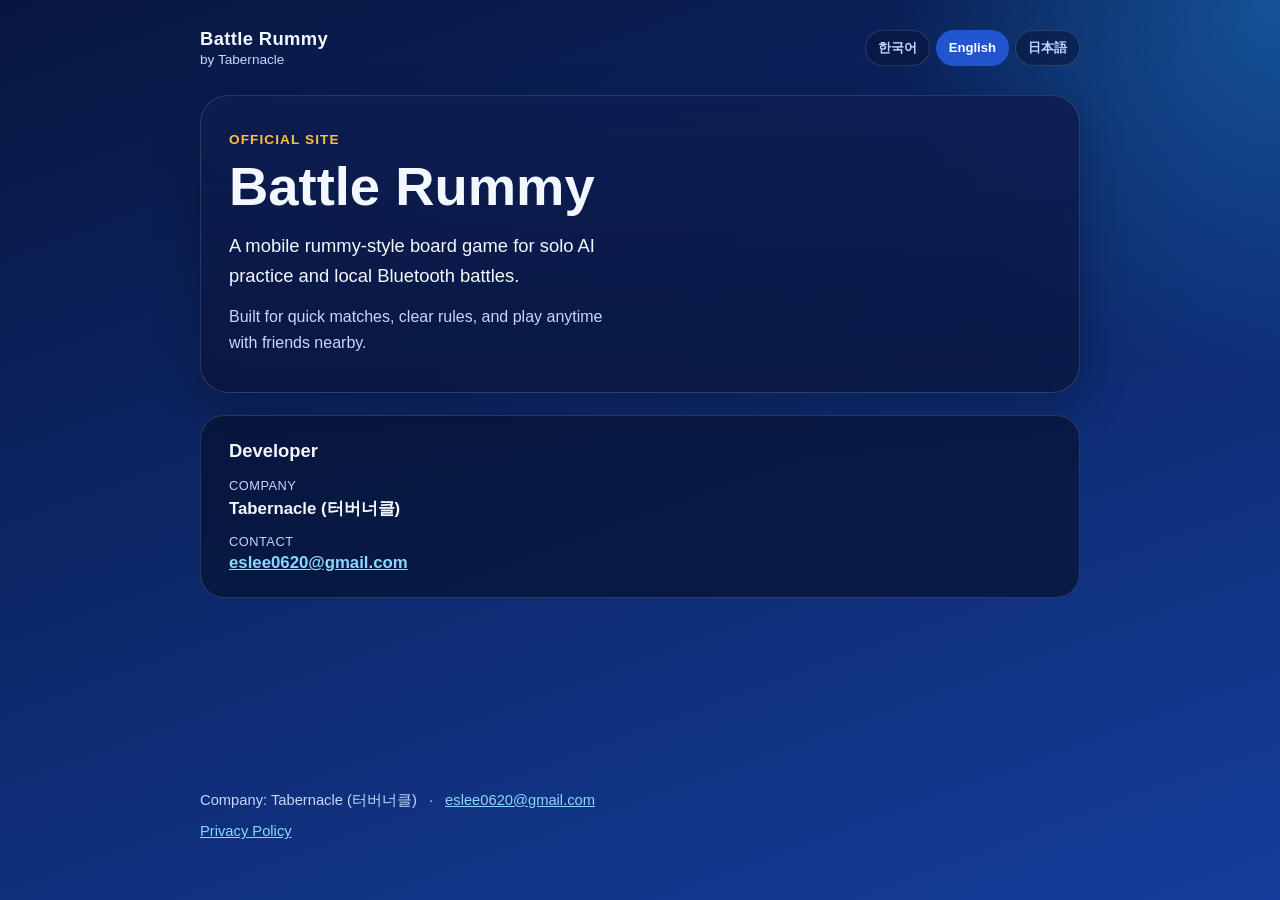
==== index.html @ 7340c792 "Add Tabernacle Battle Rummy official site for Play Console. Static GitHub Pages homepage with KO/EN/" ====
<!doctype html>
<html lang="en">
  <head>
    <meta charset="utf-8" />
    <meta name="viewport" content="width=device-width, initial-scale=1" />
    <title>Battle Rummy — Tabernacle</title>
    <meta
      name="description"
      content="Official website for Battle Rummy by Tabernacle. Contact and company information."
    />
    <link rel="stylesheet" href="./styles.css" />
  </head>
  <body>
    <div class="page">
      <header class="header">
        <div class="brand">
          <span class="brand-name">Battle Rummy</span>
          <span class="brand-by" data-i18n="brandBy">by Tabernacle</span>
        </div>
        <nav class="lang-switch" aria-label="Language">
          <button type="button" class="lang-btn" data-lang="ko" aria-pressed="false">
            한국어
          </button>
          <button type="button" class="lang-btn" data-lang="en" aria-pressed="true">
            English
          </button>
          <button type="button" class="lang-btn" data-lang="ja" aria-pressed="false">
            日本語
          </button>
        </nav>
      </header>

      <main>
        <section class="hero">
          <p class="eyebrow" data-i18n="eyebrow">Official site</p>
          <h1 data-i18n="heroTitle">Battle Rummy</h1>
          <p class="lead" data-i18n="heroLead">
            A mobile rummy-style board game for solo AI practice and local Bluetooth battles.
          </p>
          <p class="sub" data-i18n="heroSub">
            Built for quick matches, clear rules, and play anytime with friends nearby.
          </p>
        </section>

        <section class="about" aria-labelledby="about-heading">
          <h2 id="about-heading" data-i18n="aboutTitle">Developer</h2>
          <dl class="about-list">
            <div>
              <dt data-i18n="companyLabel">Company</dt>
              <dd data-i18n="companyValue">Tabernacle (터버너클)</dd>
            </div>
            <div>
              <dt data-i18n="emailLabel">Contact</dt>
              <dd>
                <a href="mailto:eslee0620@gmail.com">eslee0620@gmail.com</a>
              </dd>
            </div>
          </dl>
        </section>
      </main>

      <footer class="footer">
        <p>
          <span data-i18n="footerCompany">Company: Tabernacle (터버너클)</span>
          <span class="sep" aria-hidden="true">·</span>
          <a href="mailto:eslee0620@gmail.com">eslee0620@gmail.com</a>
        </p>
        <p>
          <a
            href="https://leeeungsuk.github.io/battle-rummy-policy/privacy-policy.html"
            data-i18n="privacyLink"
            >Privacy Policy</a
          >
        </p>
      </footer>
    </div>
    <script src="./i18n.js"></script>
  </body>
</html>
---- styles.css ----
:root {
  --bg-1: #07163f;
  --bg-2: #143d9b;
  --surface: rgba(6, 18, 51, 0.72);
  --line: rgba(255, 255, 255, 0.14);
  --text: #f3f7ff;
  --muted: #c5d6ff;
  --accent: #ffbf38;
  --accent-ink: #12224a;
  --chip: rgba(36, 92, 221, 0.88);
  --font: "Avenir Next", "Segoe UI", "Hiragino Sans", "Noto Sans KR",
    "Apple SD Gothic Neo", sans-serif;
}

* {
  box-sizing: border-box;
}

html,
body {
  margin: 0;
  min-height: 100%;
}

body {
  font-family: var(--font);
  color: var(--text);
  background:
    radial-gradient(circle at top right, rgba(37, 170, 255, 0.35), transparent 24rem),
    linear-gradient(160deg, var(--bg-1), var(--bg-2));
}

a {
  color: #8bd8ff;
}

a:hover {
  color: var(--accent);
}

.page {
  width: min(880px, calc(100% - 32px));
  margin: 0 auto;
  padding: 28px 0 48px;
  min-height: 100vh;
  display: flex;
  flex-direction: column;
}

.header {
  display: flex;
  align-items: center;
  justify-content: space-between;
  gap: 16px;
  margin-bottom: 28px;
}

.brand {
  display: flex;
  flex-direction: column;
  gap: 2px;
}

.brand-name {
  font-size: 1.15rem;
  font-weight: 700;
  letter-spacing: 0.02em;
}

.brand-by {
  font-size: 0.85rem;
  color: var(--muted);
}

.lang-switch {
  display: flex;
  gap: 6px;
  flex-wrap: wrap;
  justify-content: flex-end;
}

.lang-btn {
  appearance: none;
  border: 1px solid var(--line);
  background: rgba(8, 20, 58, 0.55);
  color: var(--muted);
  font: inherit;
  font-size: 0.82rem;
  font-weight: 600;
  padding: 8px 12px;
  border-radius: 999px;
  cursor: pointer;
  transition: background 0.15s ease, color 0.15s ease, border-color 0.15s ease;
}

.lang-btn:hover {
  color: var(--text);
  border-color: rgba(255, 255, 255, 0.28);
}

.lang-btn[aria-pressed="true"] {
  background: var(--chip);
  color: #fff;
  border-color: transparent;
}

.hero {
  padding: 36px 28px;
  border: 1px solid var(--line);
  border-radius: 28px;
  background: linear-gradient(
    180deg,
    rgba(13, 29, 81, 0.86),
    rgba(8, 20, 58, 0.76)
  );
  box-shadow: 0 18px 48px rgba(0, 0, 0, 0.24);
}

.eyebrow {
  margin: 0 0 10px;
  color: var(--accent);
  font-size: 0.85rem;
  font-weight: 700;
  letter-spacing: 0.08em;
  text-transform: uppercase;
}

.hero h1 {
  margin: 0 0 14px;
  font-size: clamp(2.2rem, 5vw, 3.4rem);
  line-height: 1.1;
}

.lead {
  margin: 0 0 12px;
  font-size: 1.15rem;
  line-height: 1.65;
  color: var(--text);
  max-width: 38ch;
}

.sub {
  margin: 0;
  line-height: 1.65;
  color: var(--muted);
  max-width: 42ch;
}

.about {
  margin-top: 22px;
  padding: 24px 28px;
  border-radius: 24px;
  border: 1px solid var(--line);
  background: var(--surface);
}

.about h2 {
  margin: 0 0 16px;
  font-size: 1.15rem;
}

.about-list {
  margin: 0;
  display: grid;
  gap: 14px;
}

.about-list div {
  display: grid;
  gap: 4px;
}

.about-list dt {
  font-size: 0.8rem;
  color: var(--muted);
  letter-spacing: 0.04em;
  text-transform: uppercase;
}

.about-list dd {
  margin: 0;
  font-size: 1.05rem;
  font-weight: 600;
}

.footer {
  margin-top: auto;
  padding-top: 32px;
  color: var(--muted);
  font-size: 0.92rem;
}

.footer p {
  margin: 0 0 8px;
  line-height: 1.6;
}

.footer .sep {
  margin: 0 8px;
}

@media (max-width: 560px) {
  .header {
    align-items: flex-start;
    flex-direction: column;
  }

  .hero,
  .about {
    padding: 24px 20px;
  }

  .footer .sep {
    display: none;
  }

  .footer p:first-child {
    display: flex;
    flex-direction: column;
    gap: 4px;
  }
}
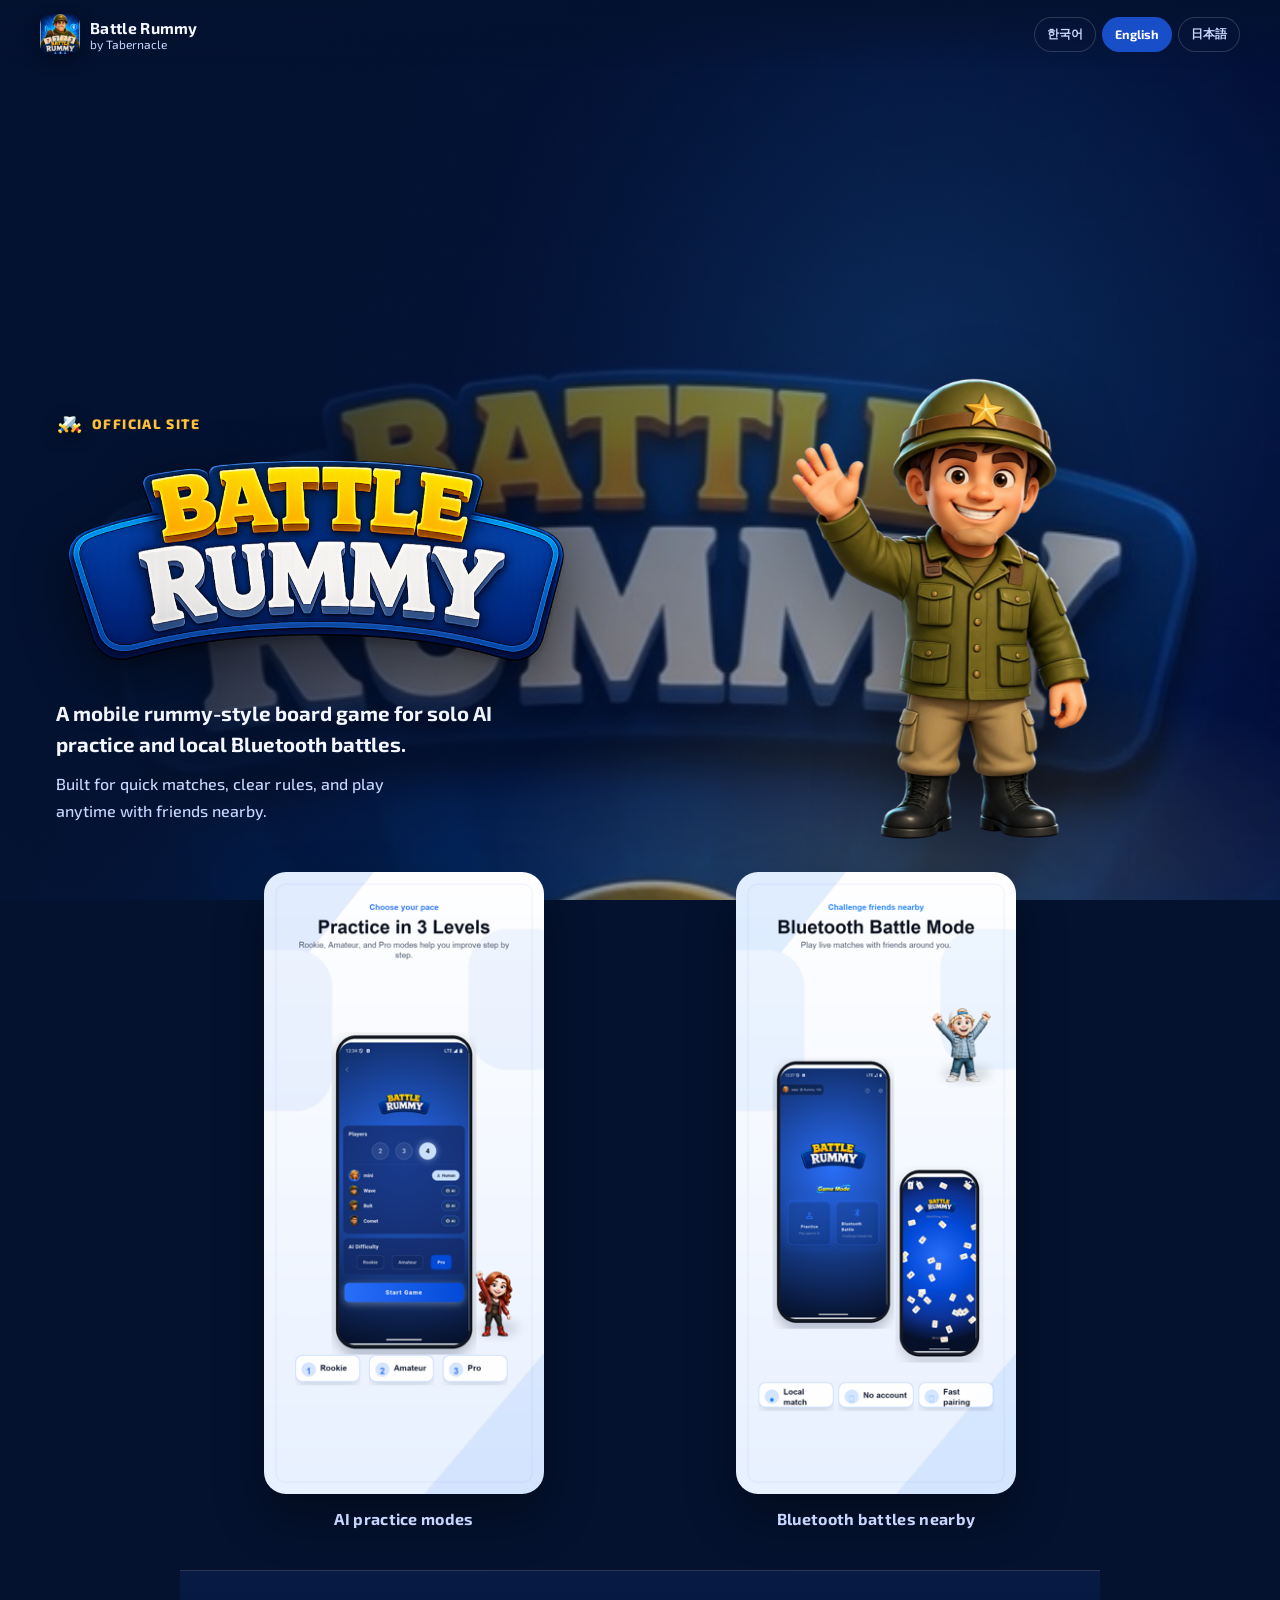
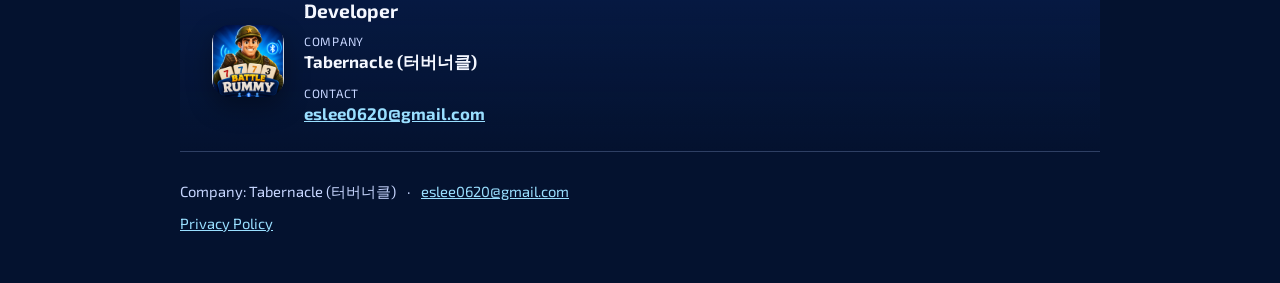
==== commit fc565409: "Redesign homepage with Battle Rummy brand artwork. Backup the text-only page and ship a full-bleed h" ====
--- a/index.html
+++ b/index.html
@@ -8,41 +8,100 @@
       name="description"
       content="Official website for Battle Rummy by Tabernacle. Contact and company information."
     />
+    <link rel="preconnect" href="https://fonts.googleapis.com" />
+    <link rel="preconnect" href="https://fonts.gstatic.com" crossorigin />
+    <link
+      href="https://fonts.googleapis.com/css2?family=Exo+2:wght@500;700;800&display=swap"
+      rel="stylesheet"
+    />
+    <link rel="icon" href="./images/app_icon.png" type="image/png" />
     <link rel="stylesheet" href="./styles.css" />
   </head>
   <body>
-    <div class="page">
-      <header class="header">
-        <div class="brand">
-          <span class="brand-name">Battle Rummy</span>
-          <span class="brand-by" data-i18n="brandBy">by Tabernacle</span>
-        </div>
-        <nav class="lang-switch" aria-label="Language">
-          <button type="button" class="lang-btn" data-lang="ko" aria-pressed="false">
-            한국어
-          </button>
-          <button type="button" class="lang-btn" data-lang="en" aria-pressed="true">
-            English
-          </button>
-          <button type="button" class="lang-btn" data-lang="ja" aria-pressed="false">
-            日本語
-          </button>
-        </nav>
-      </header>
+    <header class="topbar">
+      <a class="topbar-brand" href="#top" aria-label="Battle Rummy">
+        <img src="./images/app_icon.png" alt="" width="40" height="40" />
+        <span>
+          <strong>Battle Rummy</strong>
+          <small data-i18n="brandBy">by Tabernacle</small>
+        </span>
+      </a>
+      <nav class="lang-switch" aria-label="Language">
+        <button type="button" class="lang-btn" data-lang="ko" aria-pressed="false">
+          한국어
+        </button>
+        <button type="button" class="lang-btn" data-lang="en" aria-pressed="true">
+          English
+        </button>
+        <button type="button" class="lang-btn" data-lang="ja" aria-pressed="false">
+          日本語
+        </button>
+      </nav>
+    </header>
 
-      <main>
-        <section class="hero">
-          <p class="eyebrow" data-i18n="eyebrow">Official site</p>
-          <h1 data-i18n="heroTitle">Battle Rummy</h1>
+    <main id="top">
+      <section class="hero" aria-labelledby="hero-heading">
+        <div class="hero-bg" aria-hidden="true"></div>
+        <div class="hero-glow" aria-hidden="true"></div>
+
+        <div class="hero-copy">
+          <p class="eyebrow">
+            <img src="./images/sword.png" alt="" width="28" height="22" />
+            <span data-i18n="eyebrow">Official site</span>
+          </p>
+          <h1 id="hero-heading" class="sr-only" data-i18n="heroTitle">Battle Rummy</h1>
+          <img
+            class="hero-logo"
+            src="./images/title_logo.png"
+            alt="Battle Rummy"
+            width="900"
+            height="400"
+          />
           <p class="lead" data-i18n="heroLead">
             A mobile rummy-style board game for solo AI practice and local Bluetooth battles.
           </p>
           <p class="sub" data-i18n="heroSub">
             Built for quick matches, clear rules, and play anytime with friends nearby.
           </p>
-        </section>
+        </div>
 
-        <section class="about" aria-labelledby="about-heading">
+        <div class="hero-figure">
+          <img
+            class="hero-character"
+            src="./images/hero_character.png"
+            alt=""
+            width="625"
+            height="720"
+          />
+        </div>
+      </section>
+
+      <section class="showcase" aria-label="Game highlights">
+        <figure class="shot">
+          <img
+            src="./images/feature_ai.png"
+            alt=""
+            width="288"
+            height="640"
+            loading="lazy"
+          />
+          <figcaption data-i18n="featureAi">AI practice modes</figcaption>
+        </figure>
+        <figure class="shot">
+          <img
+            src="./images/feature_bt.png"
+            alt=""
+            width="288"
+            height="640"
+            loading="lazy"
+          />
+          <figcaption data-i18n="featureBt">Bluetooth battles nearby</figcaption>
+        </figure>
+      </section>
+
+      <section class="about" aria-labelledby="about-heading">
+        <img class="about-icon" src="./images/app_icon.png" alt="" width="72" height="72" />
+        <div>
           <h2 id="about-heading" data-i18n="aboutTitle">Developer</h2>
           <dl class="about-list">
             <div>
@@ -56,24 +115,25 @@
               </dd>
             </div>
           </dl>
-        </section>
-      </main>
+        </div>
+      </section>
+    </main>
 
-      <footer class="footer">
-        <p>
-          <span data-i18n="footerCompany">Company: Tabernacle (터버너클)</span>
-          <span class="sep" aria-hidden="true">·</span>
-          <a href="mailto:eslee0620@gmail.com">eslee0620@gmail.com</a>
-        </p>
-        <p>
-          <a
-            href="https://leeeungsuk.github.io/battle-rummy-policy/privacy-policy.html"
-            data-i18n="privacyLink"
-            >Privacy Policy</a
-          >
-        </p>
-      </footer>
-    </div>
+    <footer class="footer">
+      <p>
+        <span data-i18n="footerCompany">Company: Tabernacle (터버너클)</span>
+        <span class="sep" aria-hidden="true">·</span>
+        <a href="mailto:eslee0620@gmail.com">eslee0620@gmail.com</a>
+      </p>
+      <p>
+        <a
+          href="https://leeeungsuk.github.io/battle-rummy-policy/privacy-policy.html"
+          data-i18n="privacyLink"
+          >Privacy Policy</a
+        >
+      </p>
+    </footer>
+
     <script src="./i18n.js"></script>
   </body>
 </html>
--- a/styles.css
+++ b/styles.css
@@ -1,75 +1,85 @@
 :root {
-  --bg-1: #07163f;
-  --bg-2: #143d9b;
-  --surface: rgba(6, 18, 51, 0.72);
-  --line: rgba(255, 255, 255, 0.14);
-  --text: #f3f7ff;
-  --muted: #c5d6ff;
+  --bg-deep: #04122f;
+  --bg-mid: #0a2a6e;
+  --text: #f4f7ff;
+  --muted: #c7d6ff;
   --accent: #ffbf38;
-  --accent-ink: #12224a;
-  --chip: rgba(36, 92, 221, 0.88);
-  --font: "Avenir Next", "Segoe UI", "Hiragino Sans", "Noto Sans KR",
-    "Apple SD Gothic Neo", sans-serif;
+  --line: rgba(255, 255, 255, 0.16);
+  --chip: rgba(28, 84, 214, 0.92);
+  --font: "Exo 2", "Avenir Next", "Hiragino Sans", "Noto Sans KR", sans-serif;
 }
 
 * {
   box-sizing: border-box;
 }
 
-html,
+html {
+  scroll-behavior: smooth;
+}
+
 body {
   margin: 0;
   min-height: 100%;
-}
-
-body {
   font-family: var(--font);
   color: var(--text);
-  background:
-    radial-gradient(circle at top right, rgba(37, 170, 255, 0.35), transparent 24rem),
-    linear-gradient(160deg, var(--bg-1), var(--bg-2));
+  background: var(--bg-deep);
 }
 
 a {
-  color: #8bd8ff;
+  color: #9adfff;
 }
 
 a:hover {
   color: var(--accent);
 }
 
-.page {
-  width: min(880px, calc(100% - 32px));
-  margin: 0 auto;
-  padding: 28px 0 48px;
-  min-height: 100vh;
-  display: flex;
-  flex-direction: column;
-}
-
-.header {
+.sr-only {
+  position: absolute;
+  width: 1px;
+  height: 1px;
+  padding: 0;
+  margin: -1px;
+  overflow: hidden;
+  clip: rect(0, 0, 0, 0);
+  white-space: nowrap;
+  border: 0;
+}
+
+.topbar {
+  position: fixed;
+  inset: 0 0 auto;
+  z-index: 20;
   display: flex;
   align-items: center;
   justify-content: space-between;
   gap: 16px;
-  margin-bottom: 28px;
-}
-
-.brand {
+  padding: 14px clamp(16px, 4vw, 40px);
+  background: linear-gradient(180deg, rgba(4, 18, 47, 0.88), rgba(4, 18, 47, 0));
+}
+
+.topbar-brand {
   display: flex;
-  flex-direction: column;
-  gap: 2px;
-}
-
-.brand-name {
-  font-size: 1.15rem;
-  font-weight: 700;
+  align-items: center;
+  gap: 10px;
+  color: inherit;
+  text-decoration: none;
+}
+
+.topbar-brand img {
+  border-radius: 10px;
+  box-shadow: 0 6px 16px rgba(0, 0, 0, 0.35);
+}
+
+.topbar-brand strong {
+  display: block;
+  font-size: 0.98rem;
   letter-spacing: 0.02em;
 }
 
-.brand-by {
-  font-size: 0.85rem;
-  color: var(--muted);
+.topbar-brand small {
+  display: block;
+  color: var(--muted);
+  font-size: 0.75rem;
 }
 
 .lang-switch {
@@ -85,17 +95,19 @@
   background: rgba(8, 20, 58, 0.55);
   color: var(--muted);
   font: inherit;
-  font-size: 0.82rem;
-  font-weight: 600;
+  font-size: 0.78rem;
+  font-weight: 700;
   padding: 8px 12px;
   border-radius: 999px;
   cursor: pointer;
-  transition: background 0.15s ease, color 0.15s ease, border-color 0.15s ease;
+  transition: background 0.18s ease, color 0.18s ease, border-color 0.18s ease,
+    transform 0.18s ease;
 }
 
 .lang-btn:hover {
   color: var(--text);
-  border-color: rgba(255, 255, 255, 0.28);
+  border-color: rgba(255, 255, 255, 0.3);
+  transform: translateY(-1px);
 }
 
 .lang-btn[aria-pressed="true"] {
@@ -105,87 +117,189 @@
 }
 
 .hero {
-  padding: 36px 28px;
-  border: 1px solid var(--line);
-  border-radius: 28px;
-  background: linear-gradient(
-    180deg,
-    rgba(13, 29, 81, 0.86),
-    rgba(8, 20, 58, 0.76)
-  );
-  box-shadow: 0 18px 48px rgba(0, 0, 0, 0.24);
+  position: relative;
+  min-height: 100vh;
+  min-height: 100svh;
+  display: grid;
+  grid-template-columns: minmax(0, 1.05fr) minmax(0, 0.95fr);
+  align-items: end;
+  gap: clamp(12px, 3vw, 36px);
+  padding: 96px clamp(16px, 5vw, 56px) 40px;
+  overflow: hidden;
+}
+
+.hero-bg {
+  position: absolute;
+  inset: 0;
+  background:
+    linear-gradient(105deg, rgba(4, 18, 47, 0.92) 18%, rgba(4, 18, 47, 0.42) 58%, rgba(4, 18, 47, 0.2) 100%),
+    radial-gradient(circle at 70% 40%, rgba(54, 164, 255, 0.28), transparent 42%),
+    url("./images/splash_bg.jpg") center top / cover no-repeat;
+  transform: scale(1.04);
+  animation: bg-drift 18s ease-in-out infinite alternate;
+}
+
+.hero-glow {
+  position: absolute;
+  inset: auto -10% -18% 35%;
+  height: 45%;
+  background: radial-gradient(ellipse at center, rgba(255, 191, 56, 0.18), transparent 68%);
+  pointer-events: none;
+}
+
+.hero-copy,
+.hero-figure {
+  position: relative;
+  z-index: 1;
+}
+
+.hero-copy {
+  padding-bottom: clamp(12px, 4vh, 48px);
+  animation: rise-in 0.9s ease both;
 }
 
 .eyebrow {
+  display: inline-flex;
+  align-items: center;
+  gap: 8px;
+  margin: 0 0 14px;
+  color: var(--accent);
+  font-size: 0.86rem;
+  font-weight: 800;
+  letter-spacing: 0.1em;
+  text-transform: uppercase;
+}
+
+.eyebrow img {
+  filter: drop-shadow(0 4px 8px rgba(0, 0, 0, 0.35));
+}
+
+.hero-logo {
+  display: block;
+  width: min(100%, 520px);
+  height: auto;
+  margin: 0 0 18px;
+  filter: drop-shadow(0 18px 28px rgba(0, 0, 0, 0.45));
+  animation: logo-in 1s cubic-bezier(0.2, 0.8, 0.2, 1) both;
+}
+
+.lead {
   margin: 0 0 10px;
-  color: var(--accent);
-  font-size: 0.85rem;
+  max-width: 34ch;
+  font-size: clamp(1.05rem, 2.2vw, 1.28rem);
   font-weight: 700;
-  letter-spacing: 0.08em;
-  text-transform: uppercase;
-}
-
-.hero h1 {
-  margin: 0 0 14px;
-  font-size: clamp(2.2rem, 5vw, 3.4rem);
-  line-height: 1.1;
-}
-
-.lead {
-  margin: 0 0 12px;
-  font-size: 1.15rem;
-  line-height: 1.65;
-  color: var(--text);
-  max-width: 38ch;
+  line-height: 1.55;
 }
 
 .sub {
   margin: 0;
+  max-width: 38ch;
+  color: var(--muted);
   line-height: 1.65;
-  color: var(--muted);
-  max-width: 42ch;
+  font-weight: 500;
+}
+
+.hero-figure {
+  display: flex;
+  justify-content: center;
+  align-items: flex-end;
+  min-height: min(72vh, 720px);
+  animation: rise-in 1.05s ease 0.12s both;
+}
+
+.hero-character {
+  width: min(100%, 460px);
+  height: auto;
+  filter: drop-shadow(0 28px 40px rgba(0, 0, 0, 0.45));
+  animation: float-y 4.8s ease-in-out infinite;
+  transform-origin: 50% 90%;
+}
+
+.showcase {
+  display: grid;
+  grid-template-columns: repeat(2, minmax(0, 1fr));
+  gap: clamp(12px, 2vw, 24px);
+  width: min(920px, calc(100% - 32px));
+  margin: -28px auto 0;
+  position: relative;
+  z-index: 2;
+}
+
+.shot {
+  margin: 0;
+  text-align: center;
+}
+
+.shot img {
+  width: min(100%, 280px);
+  height: auto;
+  border-radius: 22px;
+  box-shadow: 0 22px 48px rgba(0, 0, 0, 0.38);
+  transition: transform 0.25s ease;
+}
+
+.shot:hover img {
+  transform: translateY(-6px);
+}
+
+.shot figcaption {
+  margin-top: 12px;
+  color: var(--muted);
+  font-weight: 700;
+  letter-spacing: 0.02em;
 }
 
 .about {
-  margin-top: 22px;
-  padding: 24px 28px;
-  border-radius: 24px;
-  border: 1px solid var(--line);
-  background: var(--surface);
+  width: min(920px, calc(100% - 32px));
+  margin: 42px auto 0;
+  padding: 28px clamp(18px, 3vw, 32px);
+  display: flex;
+  gap: 20px;
+  align-items: center;
+  border-top: 1px solid var(--line);
+  border-bottom: 1px solid var(--line);
+  background: linear-gradient(180deg, rgba(10, 42, 110, 0.35), rgba(4, 18, 47, 0.2));
+}
+
+.about-icon {
+  border-radius: 18px;
+  box-shadow: 0 10px 24px rgba(0, 0, 0, 0.35);
+  flex: 0 0 auto;
 }
 
 .about h2 {
-  margin: 0 0 16px;
-  font-size: 1.15rem;
+  margin: 0 0 12px;
+  font-size: 1.2rem;
 }
 
 .about-list {
   margin: 0;
   display: grid;
-  gap: 14px;
+  gap: 12px;
 }
 
 .about-list div {
   display: grid;
-  gap: 4px;
+  gap: 3px;
 }
 
 .about-list dt {
-  font-size: 0.8rem;
-  color: var(--muted);
-  letter-spacing: 0.04em;
+  font-size: 0.75rem;
+  color: var(--muted);
+  letter-spacing: 0.06em;
   text-transform: uppercase;
 }
 
 .about-list dd {
   margin: 0;
   font-size: 1.05rem;
-  font-weight: 600;
+  font-weight: 700;
 }
 
 .footer {
-  margin-top: auto;
-  padding-top: 32px;
+  width: min(920px, calc(100% - 32px));
+  margin: 0 auto;
+  padding: 28px 0 40px;
   color: var(--muted);
   font-size: 0.92rem;
 }
@@ -199,15 +313,101 @@
   margin: 0 8px;
 }
 
+@keyframes rise-in {
+  from {
+    opacity: 0;
+    transform: translateY(28px);
+  }
+  to {
+    opacity: 1;
+    transform: translateY(0);
+  }
+}
+
+@keyframes logo-in {
+  from {
+    opacity: 0;
+    transform: translateY(18px) scale(0.94);
+  }
+  to {
+    opacity: 1;
+    transform: translateY(0) scale(1);
+  }
+}
+
+@keyframes float-y {
+  0%,
+  100% {
+    transform: translateY(0);
+  }
+  50% {
+    transform: translateY(-14px);
+  }
+}
+
+@keyframes bg-drift {
+  from {
+    transform: scale(1.04) translate3d(0, 0, 0);
+  }
+  to {
+    transform: scale(1.08) translate3d(-1.5%, -1%, 0);
+  }
+}
+
+@media (max-width: 860px) {
+  .hero {
+    grid-template-columns: 1fr;
+    align-items: start;
+    min-height: auto;
+    padding-bottom: 8px;
+  }
+
+  .hero-copy {
+    order: 1;
+    text-align: center;
+    padding-bottom: 0;
+  }
+
+  .hero-logo,
+  .lead,
+  .sub {
+    margin-left: auto;
+    margin-right: auto;
+  }
+
+  .hero-figure {
+    order: 2;
+    min-height: auto;
+    margin-top: 8px;
+  }
+
+  .hero-character {
+    width: min(78vw, 360px);
+  }
+
+  .showcase {
+    margin-top: 8px;
+  }
+}
+
 @media (max-width: 560px) {
-  .header {
+  .topbar {
     align-items: flex-start;
     flex-direction: column;
   }
 
-  .hero,
+  .showcase {
+    grid-template-columns: 1fr 1fr;
+    gap: 10px;
+  }
+
+  .shot img {
+    border-radius: 16px;
+  }
+
   .about {
-    padding: 24px 20px;
+    flex-direction: column;
+    align-items: flex-start;
   }
 
   .footer .sep {
@@ -220,3 +420,16 @@
     gap: 4px;
   }
 }
+
+@media (prefers-reduced-motion: reduce) {
+  .hero-bg,
+  .hero-character,
+  .hero-copy,
+  .hero-figure,
+  .hero-logo,
+  .lang-btn,
+  .shot img {
+    animation: none !important;
+    transition: none !important;
+  }
+}
